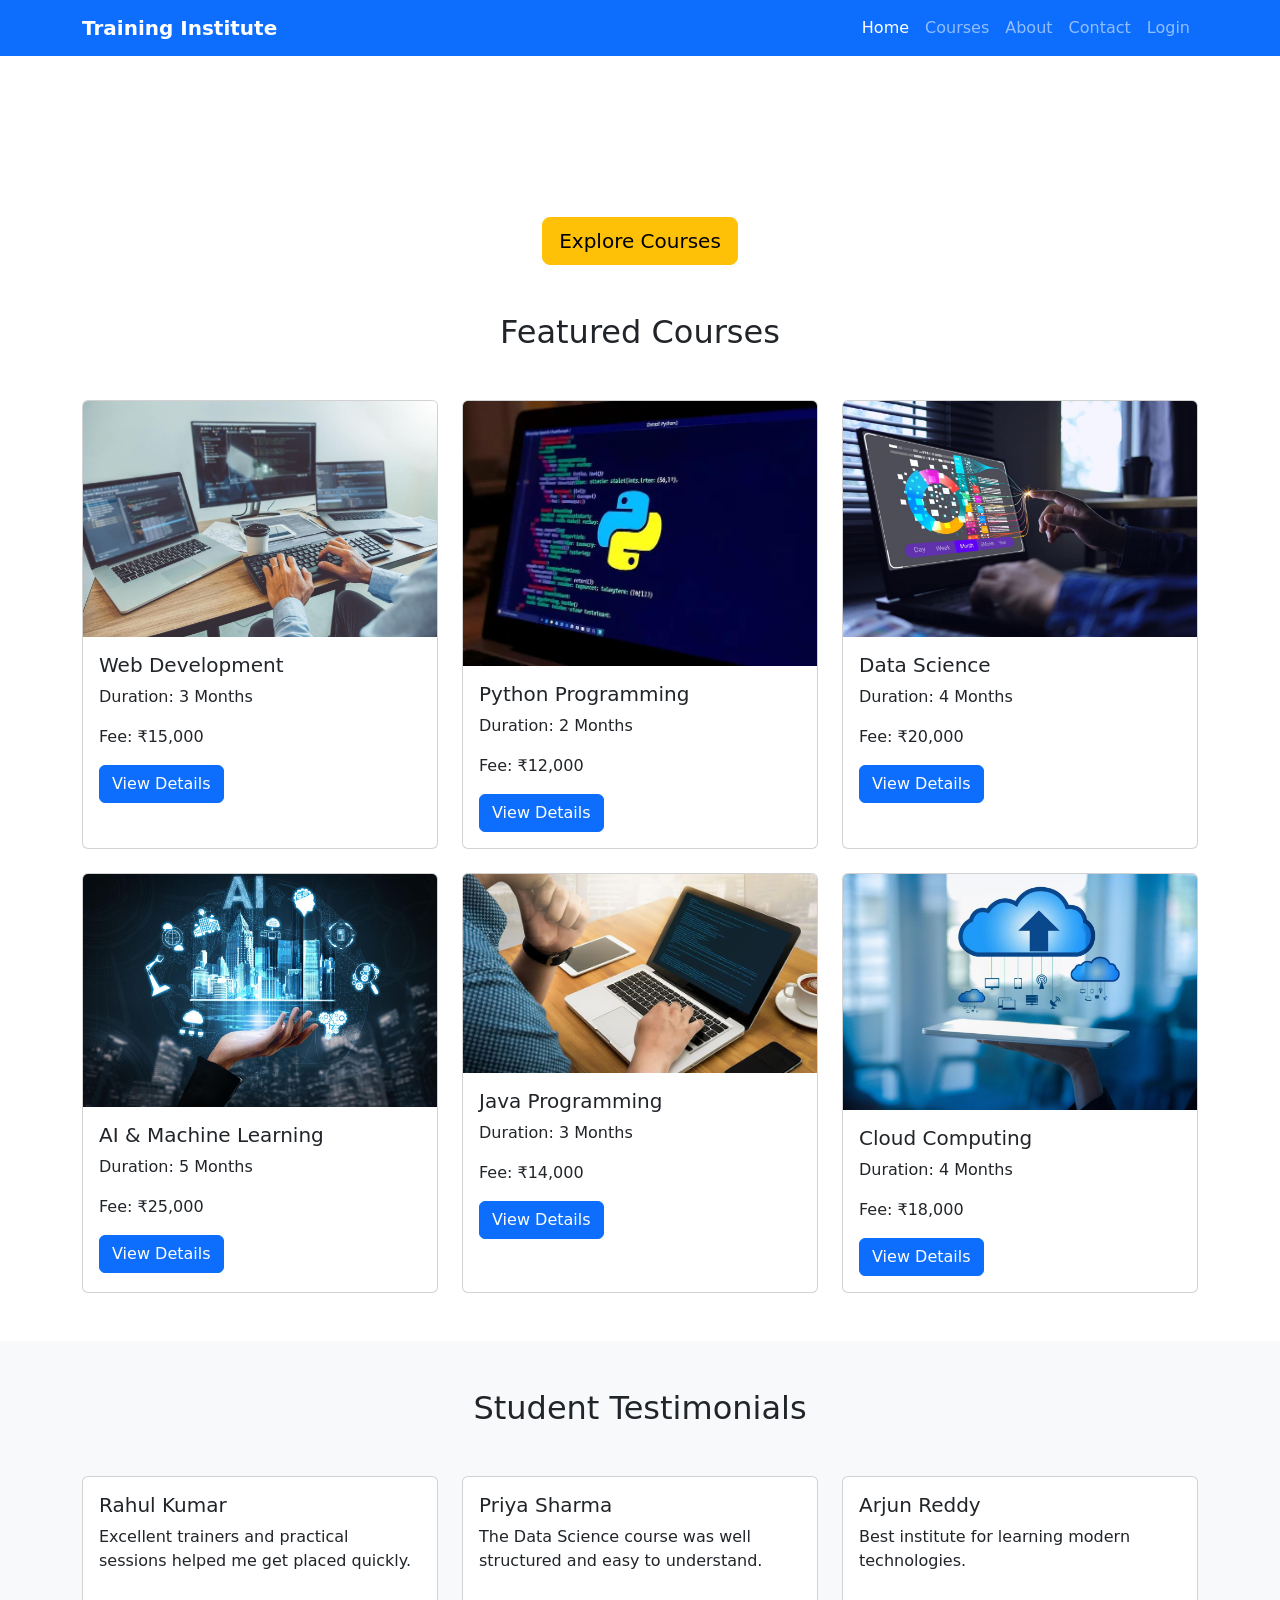
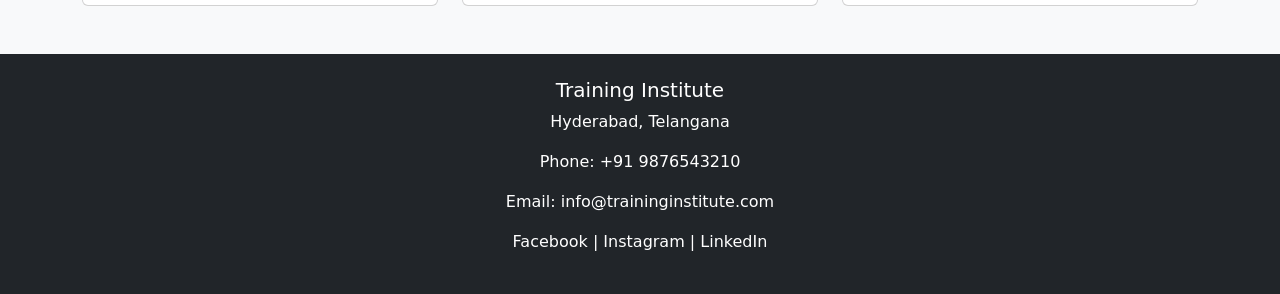
==== index.html @ c7f675d8 "Create homepage" ====
<!DOCTYPE html>
<html lang="en">
<head>
<meta charset="UTF-8">
<meta name="viewport" content="width=device-width, initial-scale=1.0">

<title>Online Course Registration Portal</title>

<link href="https://cdn.jsdelivr.net/npm/bootstrap@5.3.3/dist/css/bootstrap.min.css" rel="stylesheet">
<link rel="stylesheet" href="css/style.css">
</head>
<body>

<!-- Navbar -->
<nav class="navbar navbar-expand-lg navbar-dark bg-primary">
<div class="container">
<a class="navbar-brand fw-bold" href="#">Training Institute</a>

<button class="navbar-toggler" type="button" data-bs-toggle="collapse" data-bs-target="#menu">
<span class="navbar-toggler-icon"></span>
</button>

<div class="collapse navbar-collapse" id="menu">
<ul class="navbar-nav ms-auto">
<li class="nav-item">
<a class="nav-link active" href="index.html">Home</a>
</li>

<li class="nav-item">
<a class="nav-link" href="courses.html">Courses</a>
</li>

<li class="nav-item">
<a class="nav-link" href="about.html">About</a>
</li>

<li class="nav-item">
<a class="nav-link" href="contact.html">Contact</a>
</li>

<li class="nav-item">
<a class="nav-link" href="registration.html">Login</a>
</li>
</ul>
</div>
</div>
</nav>

<!-- Hero Section -->
<section class="hero d-flex align-items-center">
<div class="container text-center text-white">
<h1 class="display-4 fw-bold">
Online Course Registration Portal
</h1>

<p class="lead">
Learn Industry Ready Skills from Expert Trainers
</p>

<p>
Join thousands of students building successful careers in
technology and software development.
</p>

<a href="courses.html" class="btn btn-warning btn-lg">
Explore Courses
</a>
</div>
</section>

<!-- Featured Courses -->
<section class="py-5">
<div class="container">

<h2 class="text-center mb-5">
Featured Courses
</h2>

<div class="row g-4">

<!-- Course 1 -->
<div class="col-md-4">
<div class="card h-100">
<img src="images/web.jpg" class="card-img-top" alt="">
<div class="card-body">
<h5>Web Development</h5>
<p>Duration: 3 Months</p>
<p>Fee: ₹15,000</p>
<a href="courses.html" class="btn btn-primary">
View Details
</a>
</div>
</div>
</div>

<!-- Course 2 -->
<div class="col-md-4">
<div class="card h-100">
<img src="images/python.jpg" class="card-img-top" alt="">
<div class="card-body">
<h5>Python Programming</h5>
<p>Duration: 2 Months</p>
<p>Fee: ₹12,000</p>
<a href="courses.html" class="btn btn-primary">
View Details
</a>
</div>
</div>
</div>

<!-- Course 3 -->
<div class="col-md-4">
<div class="card h-100">
<img src="images/ds.jpg" class="card-img-top" alt="">
<div class="card-body">
<h5>Data Science</h5>
<p>Duration: 4 Months</p>
<p>Fee: ₹20,000</p>
<a href="courses.html" class="btn btn-primary">
View Details
</a>
</div>
</div>
</div>

<!-- Course 4 -->
<div class="col-md-4">
<div class="card h-100">
<img src="images/ai.jpg" class="card-img-top" alt="">
<div class="card-body">
<h5>AI & Machine Learning</h5>
<p>Duration: 5 Months</p>
<p>Fee: ₹25,000</p>
<a href="courses.html" class="btn btn-primary">
View Details
</a>
</div>
</div>
</div>

<!-- Course 5 -->
<div class="col-md-4">
<div class="card h-100">
<img src="images/java.jpg" class="card-img-top" alt="">
<div class="card-body">
<h5>Java Programming</h5>
<p>Duration: 3 Months</p>
<p>Fee: ₹14,000</p>
<a href="courses.html" class="btn btn-primary">
View Details
</a>
</div>
</div>
</div>

<!-- Course 6 -->
<div class="col-md-4">
<div class="card h-100">
<img src="images/cloud.jpg" class="card-img-top" alt="">
<div class="card-body">
<h5>Cloud Computing</h5>
<p>Duration: 4 Months</p>
<p>Fee: ₹18,000</p>
<a href="courses.html" class="btn btn-primary">
View Details
</a>
</div>
</div>
</div>

</div>
</div>
</section>

<!-- Testimonials -->
<section class="bg-light py-5">
<div class="container">

<h2 class="text-center mb-5">
Student Testimonials
</h2>

<div class="row g-4">

<div class="col-md-4">
<div class="card p-3">
<h5>Rahul Kumar</h5>
<p>
Excellent trainers and practical sessions helped me
get placed quickly.
</p>
</div>
</div>

<div class="col-md-4">
<div class="card p-3">
<h5>Priya Sharma</h5>
<p>
The Data Science course was well structured and easy
to understand.
</p>
</div>
</div>

<div class="col-md-4">
<div class="card p-3">
<h5>Arjun Reddy</h5>
<p>
Best institute for learning modern technologies.
</p>
</div>
</div>

</div>
</div>
</section>

<!-- Footer -->
<footer class="bg-dark text-white text-center p-4">

<h5>Training Institute</h5>

<p>
Hyderabad, Telangana
</p>

<p>
Phone: +91 9876543210
</p>

<p>
Email: info@traininginstitute.com
</p>

<p>
Facebook | Instagram | LinkedIn
</p>

</footer>

<script src="https://cdn.jsdelivr.net/npm/bootstrap@5.3.3/dist/js/bootstrap.bundle.min.js"></script>

</body>
</html>
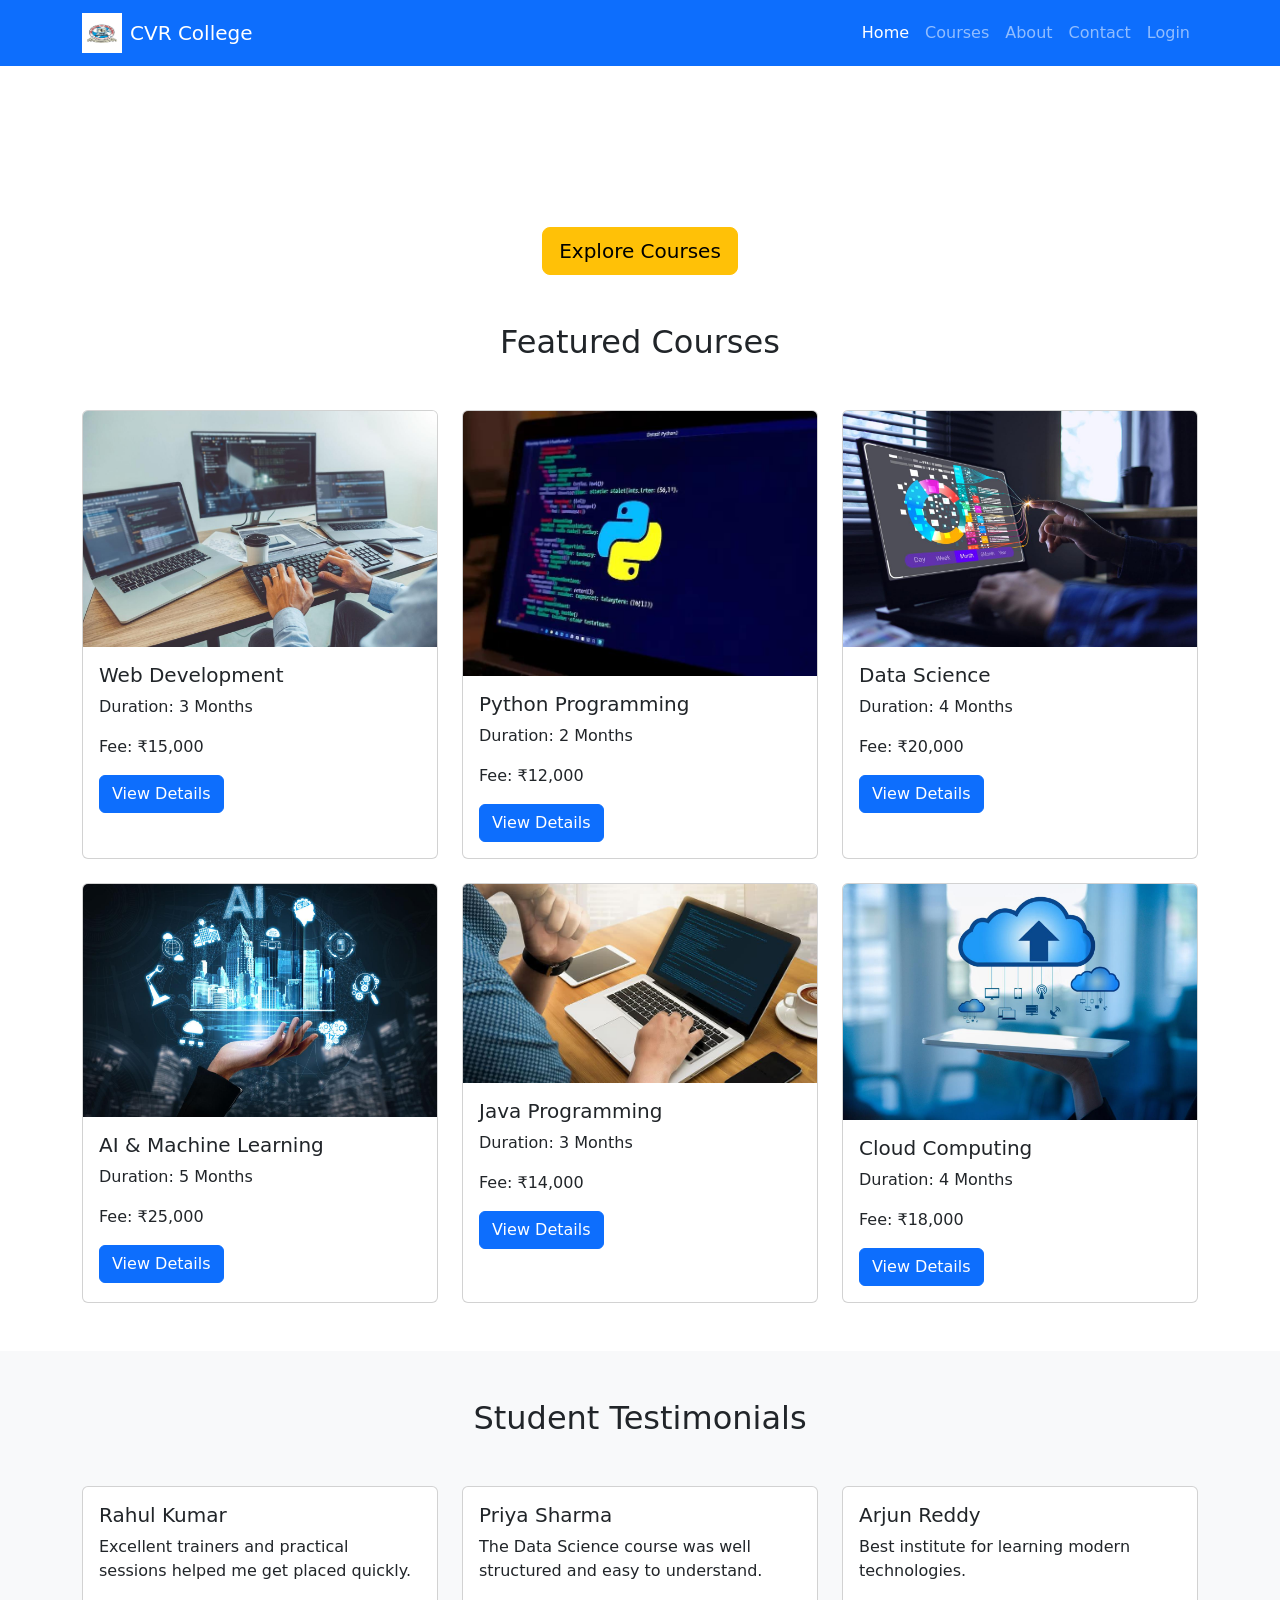
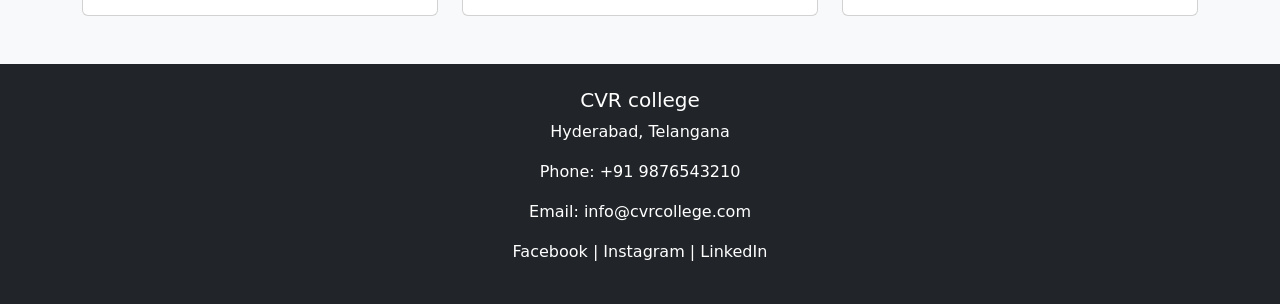
==== commit e61e50b9: "updated collge logo in all the navbars" ====
--- a/index.html
+++ b/index.html
@@ -14,7 +14,10 @@
 <!-- Navbar -->
 <nav class="navbar navbar-expand-lg navbar-dark bg-primary">
 <div class="container">
-<a class="navbar-brand fw-bold" href="#">Training Institute</a>
+<a class="navbar-brand d-flex align-items-center" href="#">
+                <img src="logo.jpg" alt="College Logo" width="40" height="40" class="me-2">
+                <span>CVR College</span>
+</a>
 
 <button class="navbar-toggler" type="button" data-bs-toggle="collapse" data-bs-target="#menu">
 <span class="navbar-toggler-icon"></span>
@@ -218,7 +221,7 @@
 <!-- Footer -->
 <footer class="bg-dark text-white text-center p-4">
 
-<h5>Training Institute</h5>
+<h5>CVR college</h5>
 
 <p>
 Hyderabad, Telangana
@@ -229,7 +232,7 @@
 </p>
 
 <p>
-Email: info@traininginstitute.com
+Email: info@cvrcollege.com
 </p>
 
 <p>
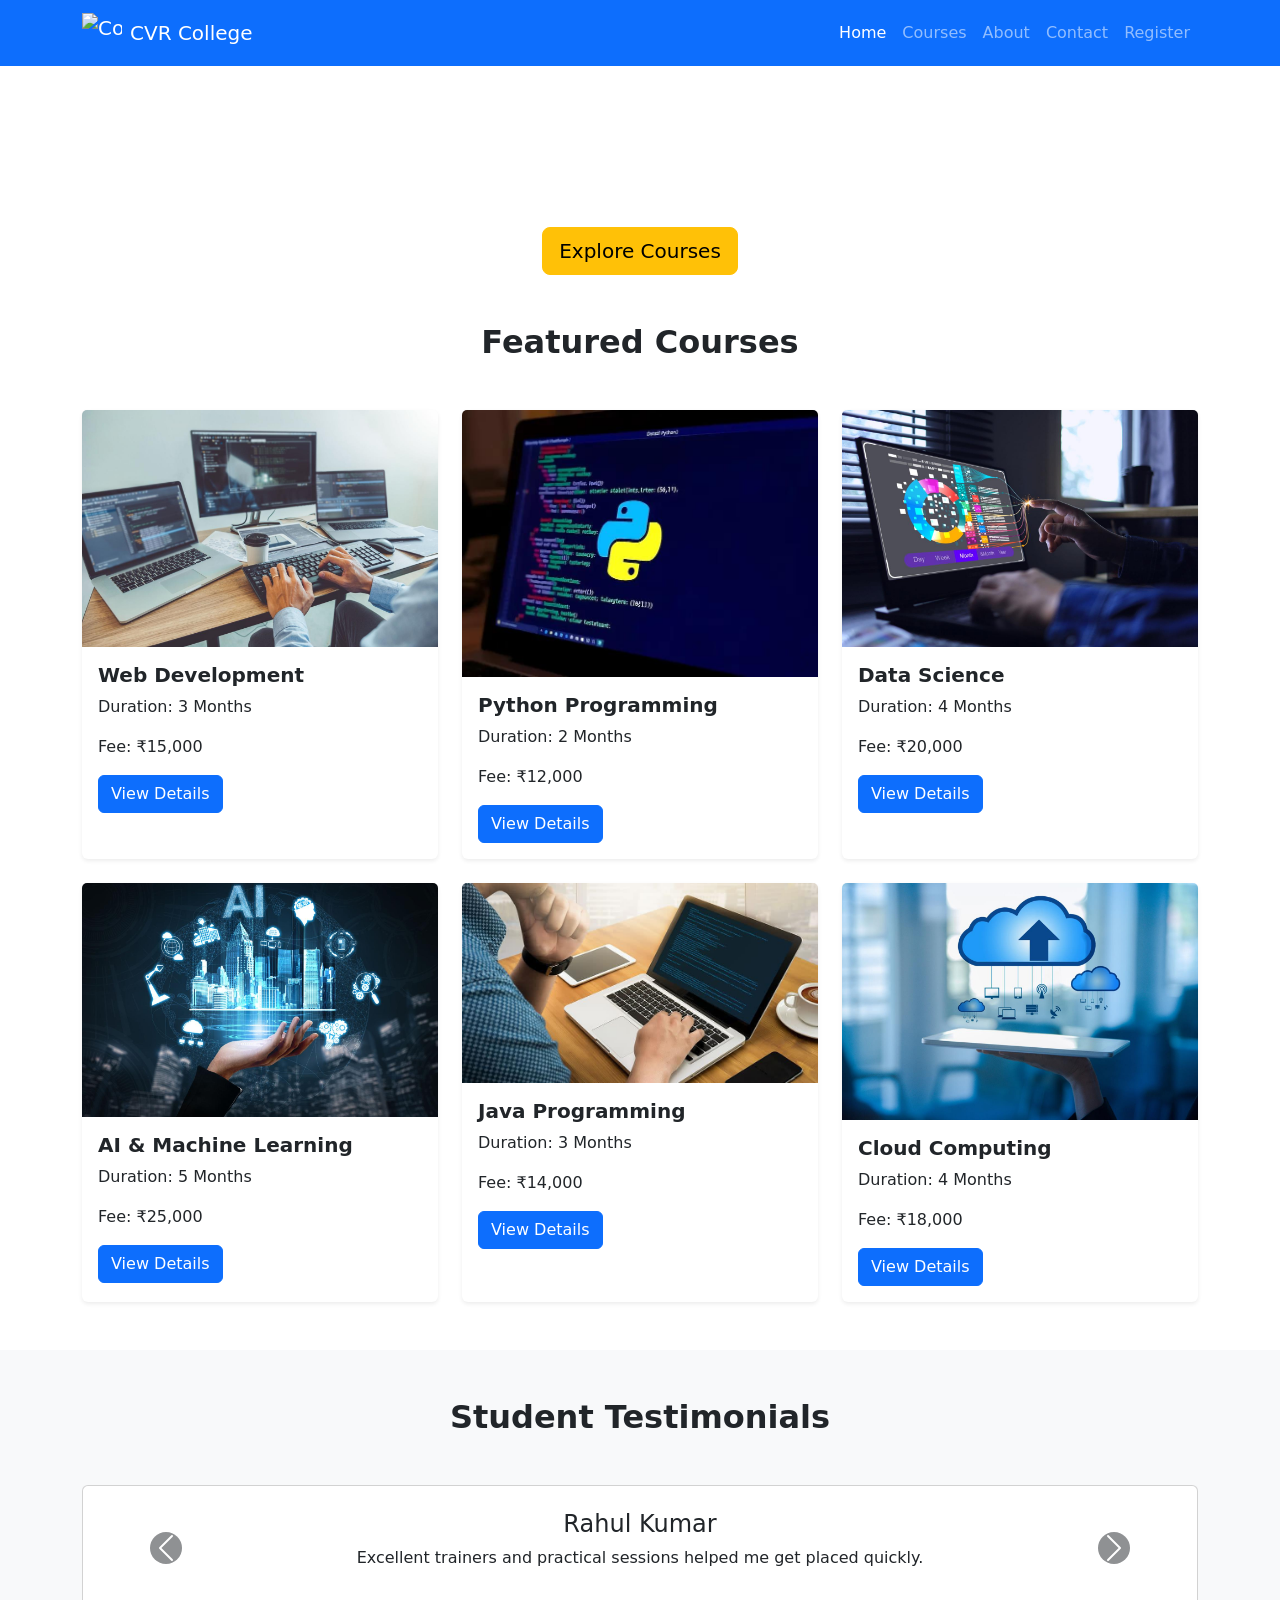
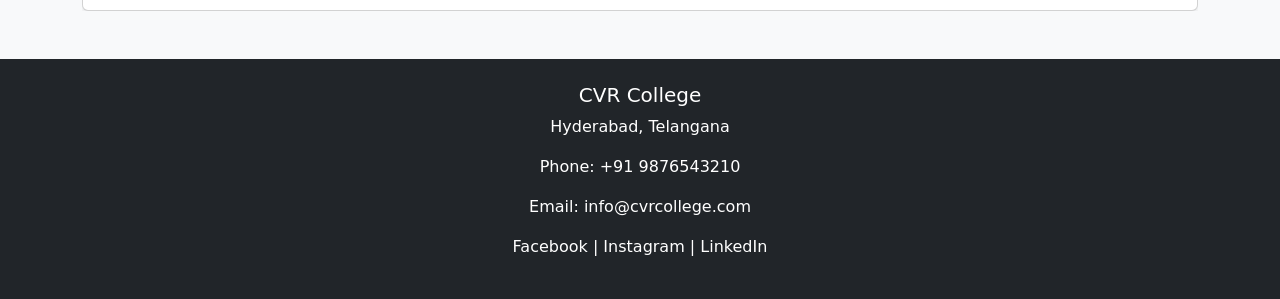
==== commit c70c7218: "updated all the images representation" ====
--- a/index.html
+++ b/index.html
@@ -1,243 +1,343 @@
 <!DOCTYPE html>
 <html lang="en">
 <head>
-<meta charset="UTF-8">
-<meta name="viewport" content="width=device-width, initial-scale=1.0">
-
-<title>Online Course Registration Portal</title>
-
-<link href="https://cdn.jsdelivr.net/npm/bootstrap@5.3.3/dist/css/bootstrap.min.css" rel="stylesheet">
-<link rel="stylesheet" href="css/style.css">
+    <meta charset="UTF-8">
+    <meta name="viewport" content="width=device-width, initial-scale=1.0">
+
+    <title>Online Course Registration Portal</title>
+
+    <link href="https://cdn.jsdelivr.net/npm/bootstrap@5.3.3/dist/css/bootstrap.min.css" rel="stylesheet">
+    <link rel="stylesheet" href="css/style.css">
 </head>
 <body>
 
 <!-- Navbar -->
 <nav class="navbar navbar-expand-lg navbar-dark bg-primary">
-<div class="container">
-<a class="navbar-brand d-flex align-items-center" href="#">
-                <img src="logo.jpg" alt="College Logo" width="40" height="40" class="me-2">
-                <span>CVR College</span>
-</a>
-
-<button class="navbar-toggler" type="button" data-bs-toggle="collapse" data-bs-target="#menu">
-<span class="navbar-toggler-icon"></span>
-</button>
-
-<div class="collapse navbar-collapse" id="menu">
-<ul class="navbar-nav ms-auto">
-<li class="nav-item">
-<a class="nav-link active" href="index.html">Home</a>
-</li>
-
-<li class="nav-item">
-<a class="nav-link" href="courses.html">Courses</a>
-</li>
-
-<li class="nav-item">
-<a class="nav-link" href="about.html">About</a>
-</li>
-
-<li class="nav-item">
-<a class="nav-link" href="contact.html">Contact</a>
-</li>
-
-<li class="nav-item">
-<a class="nav-link" href="registration.html">Login</a>
-</li>
-</ul>
-</div>
-</div>
+    <div class="container">
+
+        <a class="navbar-brand d-flex align-items-center" href="#">
+            <img src="images/logo.jpg" alt="College Logo" width="40" height="40" class="me-2">
+            <span>CVR College</span>
+        </a>
+
+        <button class="navbar-toggler" type="button"
+                data-bs-toggle="collapse"
+                data-bs-target="#menu">
+            <span class="navbar-toggler-icon"></span>
+        </button>
+
+        <div class="collapse navbar-collapse" id="menu">
+            <ul class="navbar-nav ms-auto">
+
+                <li class="nav-item">
+                    <a class="nav-link active" href="index.html">Home</a>
+                </li>
+
+                <li class="nav-item">
+                    <a class="nav-link" href="courses.html">Courses</a>
+                </li>
+
+                <li class="nav-item">
+                    <a class="nav-link" href="about.html">About</a>
+                </li>
+
+                <li class="nav-item">
+                    <a class="nav-link" href="contact.html">Contact</a>
+                </li>
+
+                <li class="nav-item">
+                    <a class="nav-link" href="registration.html">Register</a>
+                </li>
+
+            </ul>
+        </div>
+
+    </div>
 </nav>
 
 <!-- Hero Section -->
 <section class="hero d-flex align-items-center">
-<div class="container text-center text-white">
-<h1 class="display-4 fw-bold">
-Online Course Registration Portal
-</h1>
-
-<p class="lead">
-Learn Industry Ready Skills from Expert Trainers
-</p>
-
-<p>
-Join thousands of students building successful careers in
-technology and software development.
-</p>
-
-<a href="courses.html" class="btn btn-warning btn-lg">
-Explore Courses
-</a>
-</div>
+    <div class="container text-center text-white">
+
+        <h1 class="display-4 fw-bold">
+            Online Course Registration Portal
+        </h1>
+
+        <p class="lead">
+            Learn Industry Ready Skills from Expert Trainers
+        </p>
+
+        <p>
+            Join thousands of students building successful careers
+            in technology and software development.
+        </p>
+
+        <a href="courses.html" class="btn btn-warning btn-lg">
+            Explore Courses
+        </a>
+
+    </div>
 </section>
 
 <!-- Featured Courses -->
 <section class="py-5">
-<div class="container">
-
-<h2 class="text-center mb-5">
-Featured Courses
-</h2>
-
-<div class="row g-4">
-
-<!-- Course 1 -->
-<div class="col-md-4">
-<div class="card h-100">
-<img src="images/web.jpg" class="card-img-top" alt="">
-<div class="card-body">
-<h5>Web Development</h5>
-<p>Duration: 3 Months</p>
-<p>Fee: ₹15,000</p>
-<a href="courses.html" class="btn btn-primary">
-View Details
-</a>
-</div>
-</div>
-</div>
-
-<!-- Course 2 -->
-<div class="col-md-4">
-<div class="card h-100">
-<img src="images/python.jpg" class="card-img-top" alt="">
-<div class="card-body">
-<h5>Python Programming</h5>
-<p>Duration: 2 Months</p>
-<p>Fee: ₹12,000</p>
-<a href="courses.html" class="btn btn-primary">
-View Details
-</a>
-</div>
-</div>
-</div>
-
-<!-- Course 3 -->
-<div class="col-md-4">
-<div class="card h-100">
-<img src="images/ds.jpg" class="card-img-top" alt="">
-<div class="card-body">
-<h5>Data Science</h5>
-<p>Duration: 4 Months</p>
-<p>Fee: ₹20,000</p>
-<a href="courses.html" class="btn btn-primary">
-View Details
-</a>
-</div>
-</div>
-</div>
-
-<!-- Course 4 -->
-<div class="col-md-4">
-<div class="card h-100">
-<img src="images/ai.jpg" class="card-img-top" alt="">
-<div class="card-body">
-<h5>AI & Machine Learning</h5>
-<p>Duration: 5 Months</p>
-<p>Fee: ₹25,000</p>
-<a href="courses.html" class="btn btn-primary">
-View Details
-</a>
-</div>
-</div>
-</div>
-
-<!-- Course 5 -->
-<div class="col-md-4">
-<div class="card h-100">
-<img src="images/java.jpg" class="card-img-top" alt="">
-<div class="card-body">
-<h5>Java Programming</h5>
-<p>Duration: 3 Months</p>
-<p>Fee: ₹14,000</p>
-<a href="courses.html" class="btn btn-primary">
-View Details
-</a>
-</div>
-</div>
-</div>
-
-<!-- Course 6 -->
-<div class="col-md-4">
-<div class="card h-100">
-<img src="images/cloud.jpg" class="card-img-top" alt="">
-<div class="card-body">
-<h5>Cloud Computing</h5>
-<p>Duration: 4 Months</p>
-<p>Fee: ₹18,000</p>
-<a href="courses.html" class="btn btn-primary">
-View Details
-</a>
-</div>
-</div>
-</div>
-
-</div>
-</div>
+    <div class="container">
+
+        <h2 class="text-center mb-5 fw-bold">
+            Featured Courses
+        </h2>
+
+        <div class="row g-4">
+
+            <!-- Course 1 -->
+            <div class="col-lg-4 col-md-6">
+                <div class="card h-100 shadow-sm border-0">
+
+                    <img src="images/web.jpg"
+                         class="card-img-top"
+                         alt="Web Development">
+
+                    <div class="card-body">
+
+                        <h5 class="fw-bold">
+                            Web Development
+                        </h5>
+
+                        <p>Duration: 3 Months</p>
+                        <p>Fee: ₹15,000</p>
+
+                        <a href="courses.html"
+                           class="btn btn-primary mt-auto">
+                            View Details
+                        </a>
+
+                    </div>
+
+                </div>
+            </div>
+
+            <!-- Course 2 -->
+            <div class="col-lg-4 col-md-6">
+                <div class="card h-100 shadow-sm border-0">
+
+                    <img src="images/python.jpg"
+                         class="card-img-top"
+                         alt="Python Programming">
+
+                    <div class="card-body">
+
+                        <h5 class="fw-bold">
+                            Python Programming
+                        </h5>
+
+                        <p>Duration: 2 Months</p>
+                        <p>Fee: ₹12,000</p>
+
+                        <a href="courses.html"
+                           class="btn btn-primary mt-auto">
+                            View Details
+                        </a>
+
+                    </div>
+
+                </div>
+            </div>
+
+            <!-- Course 3 -->
+            <div class="col-lg-4 col-md-6">
+                <div class="card h-100 shadow-sm border-0">
+
+                    <img src="images/ds.jpg"
+                         class="card-img-top"
+                         alt="Data Science">
+
+                    <div class="card-body">
+
+                        <h5 class="fw-bold">
+                            Data Science
+                        </h5>
+
+                        <p>Duration: 4 Months</p>
+                        <p>Fee: ₹20,000</p>
+
+                        <a href="courses.html"
+                           class="btn btn-primary mt-auto">
+                            View Details
+                        </a>
+
+                    </div>
+
+                </div>
+            </div>
+
+            <!-- Course 4 -->
+            <div class="col-lg-4 col-md-6">
+                <div class="card h-100 shadow-sm border-0">
+
+                    <img src="images/ai.jpg"
+                         class="card-img-top"
+                         alt="AI & Machine Learning">
+
+                    <div class="card-body">
+
+                        <h5 class="fw-bold">
+                            AI & Machine Learning
+                        </h5>
+
+                        <p>Duration: 5 Months</p>
+                        <p>Fee: ₹25,000</p>
+
+                        <a href="courses.html"
+                           class="btn btn-primary mt-auto">
+                            View Details
+                        </a>
+
+                    </div>
+
+                </div>
+            </div>
+
+            <!-- Course 5 -->
+            <div class="col-lg-4 col-md-6">
+                <div class="card h-100 shadow-sm border-0">
+
+                    <img src="images/java.jpg"
+                         class="card-img-top"
+                         alt="Java Programming">
+
+                    <div class="card-body">
+
+                        <h5 class="fw-bold">
+                            Java Programming
+                        </h5>
+
+                        <p>Duration: 3 Months</p>
+                        <p>Fee: ₹14,000</p>
+
+                        <a href="courses.html"
+                           class="btn btn-primary mt-auto">
+                            View Details
+                        </a>
+
+                    </div>
+
+                </div>
+            </div>
+
+            <!-- Course 6 -->
+            <div class="col-lg-4 col-md-6">
+                <div class="card h-100 shadow-sm border-0">
+
+                    <img src="images/cloud.jpg"
+                         class="card-img-top"
+                         alt="Cloud Computing">
+
+                    <div class="card-body">
+
+                        <h5 class="fw-bold">
+                            Cloud Computing
+                        </h5>
+
+                        <p>Duration: 4 Months</p>
+                        <p>Fee: ₹18,000</p>
+
+                        <a href="courses.html"
+                           class="btn btn-primary mt-auto">
+                            View Details
+                        </a>
+
+                    </div>
+
+                </div>
+            </div>
+
+        </div>
+
+    </div>
 </section>
 
-<!-- Testimonials -->
+<!-- Testimonials Carousel -->
 <section class="bg-light py-5">
-<div class="container">
-
-<h2 class="text-center mb-5">
-Student Testimonials
-</h2>
-
-<div class="row g-4">
-
-<div class="col-md-4">
-<div class="card p-3">
-<h5>Rahul Kumar</h5>
-<p>
-Excellent trainers and practical sessions helped me
-get placed quickly.
-</p>
-</div>
-</div>
-
-<div class="col-md-4">
-<div class="card p-3">
-<h5>Priya Sharma</h5>
-<p>
-The Data Science course was well structured and easy
-to understand.
-</p>
-</div>
-</div>
-
-<div class="col-md-4">
-<div class="card p-3">
-<h5>Arjun Reddy</h5>
-<p>
-Best institute for learning modern technologies.
-</p>
-</div>
-</div>
-
-</div>
-</div>
+
+    <div class="container">
+
+        <h2 class="text-center mb-5 fw-bold">
+            Student Testimonials
+        </h2>
+
+        <div id="testimonialCarousel"
+             class="carousel slide"
+             data-bs-ride="carousel">
+
+            <div class="carousel-inner">
+
+                <div class="carousel-item active">
+                    <div class="card shadow-sm p-4 text-center">
+                        <h4>Rahul Kumar</h4>
+                        <p>
+                            Excellent trainers and practical sessions
+                            helped me get placed quickly.
+                        </p>
+                    </div>
+                </div>
+
+                <div class="carousel-item">
+                    <div class="card shadow-sm p-4 text-center">
+                        <h4>Priya Sharma</h4>
+                        <p>
+                            The Data Science course was well structured
+                            and easy to understand.
+                        </p>
+                    </div>
+                </div>
+
+                <div class="carousel-item">
+                    <div class="card shadow-sm p-4 text-center">
+                        <h4>Arjun Reddy</h4>
+                        <p>
+                            Best institute for learning modern technologies.
+                        </p>
+                    </div>
+                </div>
+
+            </div>
+
+            <button class="carousel-control-prev"
+                    type="button"
+                    data-bs-target="#testimonialCarousel"
+                    data-bs-slide="prev">
+
+                <span class="carousel-control-prev-icon bg-dark rounded-circle"></span>
+
+            </button>
+
+            <button class="carousel-control-next"
+                    type="button"
+                    data-bs-target="#testimonialCarousel"
+                    data-bs-slide="next">
+
+                <span class="carousel-control-next-icon bg-dark rounded-circle"></span>
+
+            </button>
+
+        </div>
+
+    </div>
+
 </section>
 
 <!-- Footer -->
 <footer class="bg-dark text-white text-center p-4">
 
-<h5>CVR college</h5>
-
-<p>
-Hyderabad, Telangana
-</p>
-
-<p>
-Phone: +91 9876543210
-</p>
-
-<p>
-Email: info@cvrcollege.com
-</p>
-
-<p>
-Facebook | Instagram | LinkedIn
-</p>
+    <h5>CVR College</h5>
+
+    <p>Hyderabad, Telangana</p>
+
+    <p>Phone: +91 9876543210</p>
+
+    <p>Email: info@cvrcollege.com</p>
+
+    <p>Facebook | Instagram | LinkedIn</p>
 
 </footer>
 
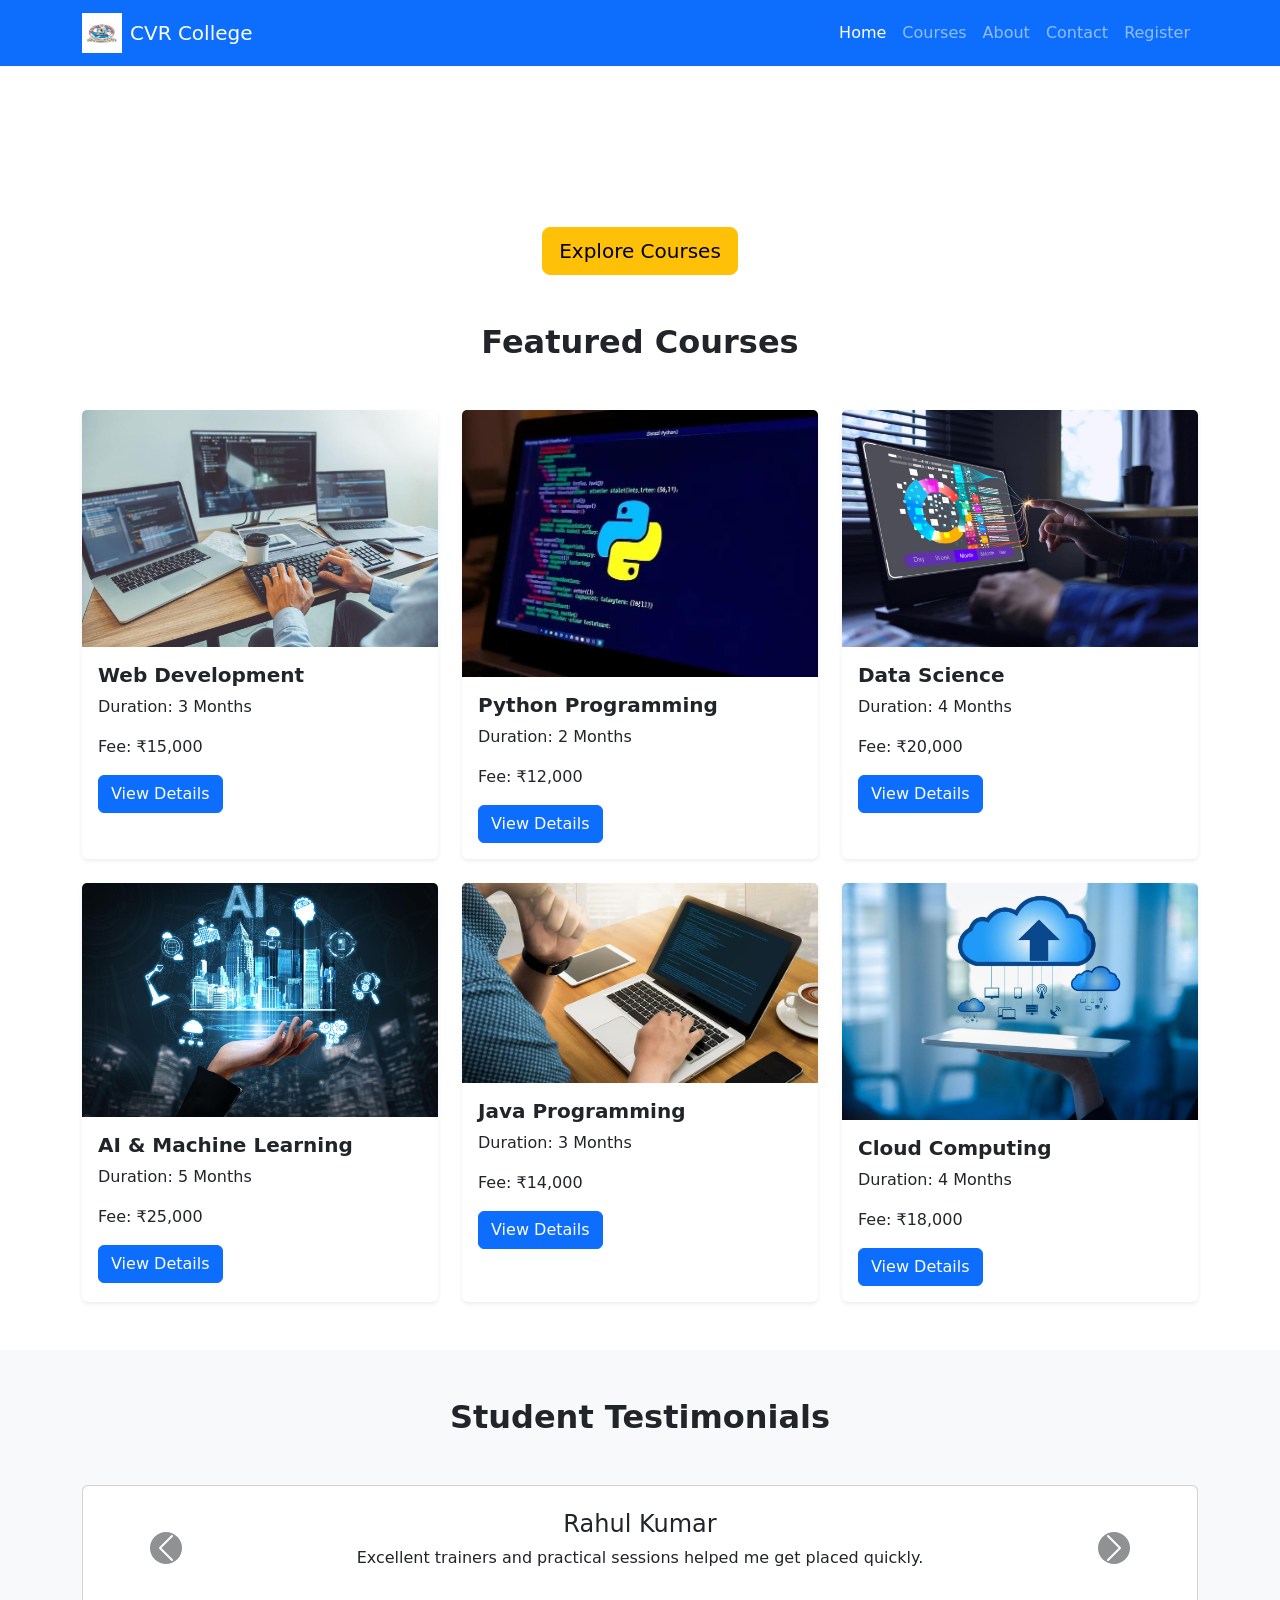
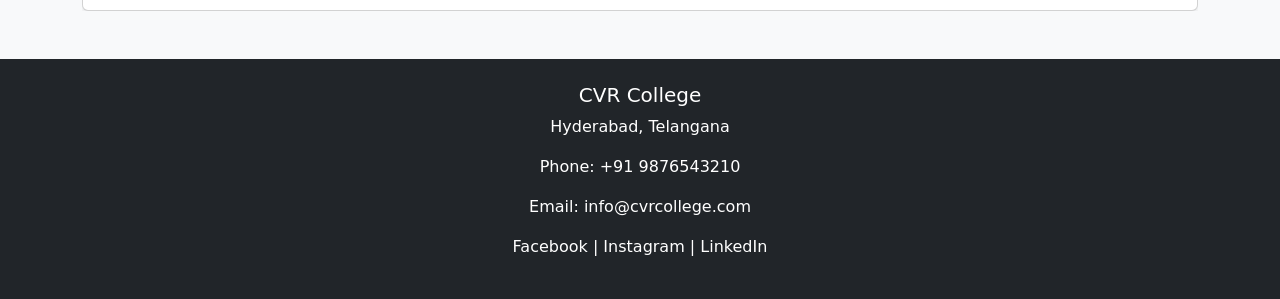
==== commit 017b0e34: "added screenshots of the webpage" ====
--- a/index.html
+++ b/index.html
@@ -16,9 +16,9 @@
     <div class="container">
 
         <a class="navbar-brand d-flex align-items-center" href="#">
-            <img src="images/logo.jpg" alt="College Logo" width="40" height="40" class="me-2">
-            <span>CVR College</span>
-        </a>
+                <img src="logo.jpg" alt="College Logo" width="40" height="40" class="me-2">
+                <span>CVR College</span>
+</a>
 
         <button class="navbar-toggler" type="button"
                 data-bs-toggle="collapse"
